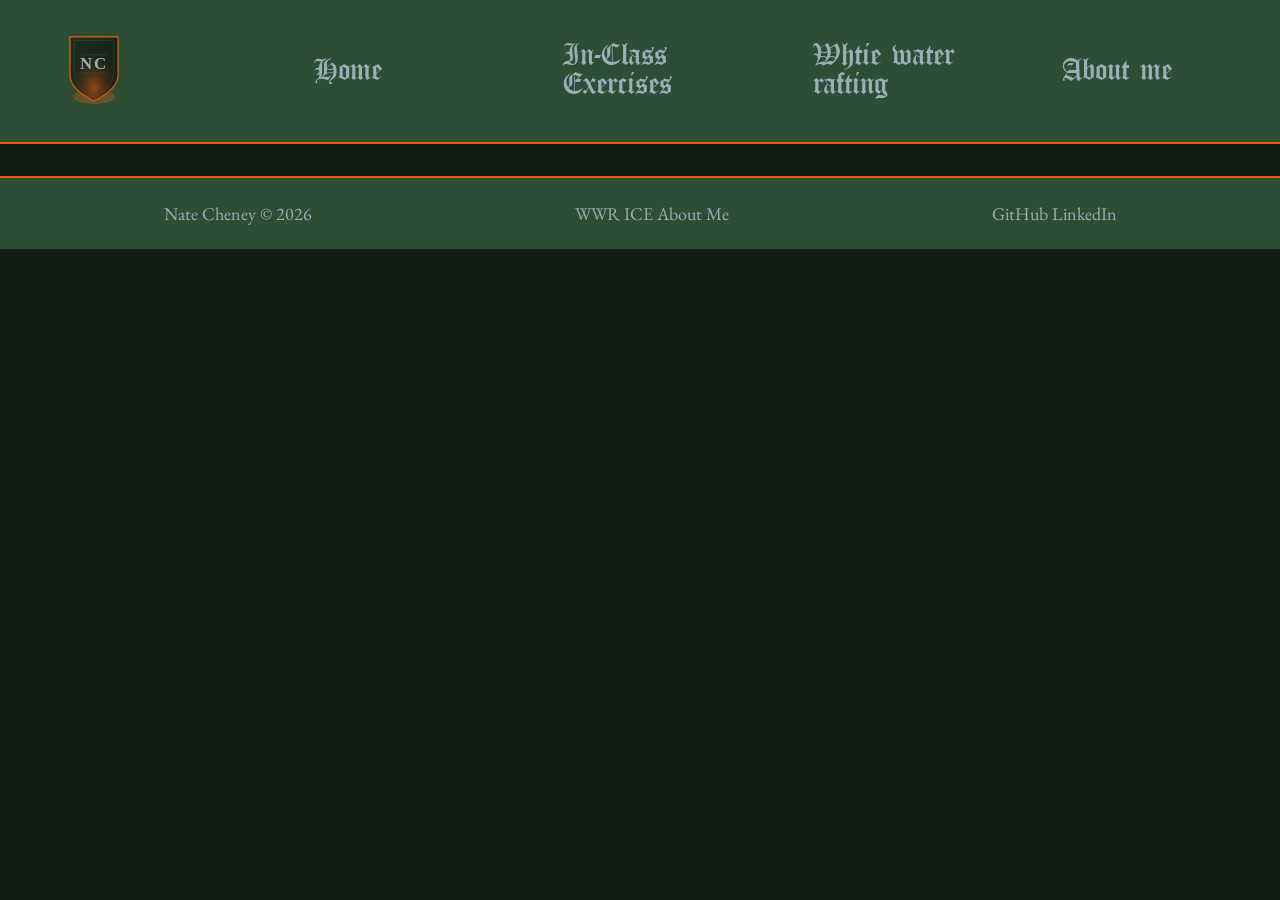
==== ice.html @ ce79ecd5 "Initial commit" ====
<!DOCTYPE html>
<html lang="en">
    <head>
        <meta charset="UTF-8">
        <meta name="viewport" content="width=device-width, initial-scale=1.0">
        <title>Nate Cheney | WDD 130 Portal</title>
        <link rel="stylesheet" href="styles/portal.css">
    </head>
<body>
    <div id="content">
        <header>
            <nav id="main-nav">
                <a href="index.html" id="logolink">
                <img src="Images\nc_logo.svg" alt="NC Logo" class="logo">
            </a>
                <a href="index.html">Home</a>
                <a href="in_class_exercises\basics.html">In-Class Exercises</a>
                <a href="White_water_raffting\landing.html">Whtie water rafting</a>
                <a href="about.html">About me</a>
            </nav>
        </header>
        <main>
           
        </main>
        <footer>
            <p>Nate Cheney &copy; 2026</p>
            <nav>
                <a href="wwr.html">WWR</a>
                <a href="ice.html">ICE</a>
                <a href="about.html">About Me</a>
            </nav>
            <div class="social">
                <a href="https://github.com" target="_blank">GitHub</a>
                <a href="https://linkedin.com" target="_blank">LinkedIn</a>
            </div>
        </footer>
    </div>
</body>
</html>
---- styles/portal.css ----
@import url('https://fonts.googleapis.com/css2?family=EB+Garamond:ital,wght@0,400;0,500;1,400&display=swap');

@font-face {
    font-family: 'Canterbury';
    src: url('../fonts/Canterbury.ttf') format('truetype');
}

@font-face {
    font-family: 'OldEnglishFive';
    src: url('../fonts/OldEnglishFive.ttf') format('truetype');
}

@font-face {
    font-family: 'CeltiCons';
    src: url('../fonts/CeltiCons.ttf') format('truetype');
}

:root {
    --cave-night:  #141c16;
    --deep-moss:   #2e4d35;
    --deep-water:  #1a4d7a;
    --wet-stone:   #9ab0b8;
    --forge-glow:  #e86010;
}

* {
    margin: 0;
    padding: 0;
    box-sizing: border-box;
}

body {
    background-color: var(--cave-night);
    color: var(--wet-stone);
    font-family: 'EB Garamond', serif;
    font-size: 18px;
    display: grid;
    grid-template-rows: auto 1fr auto;
}

h1 {
    font-family: 'Canterbury', serif;
    color: var(--forge-glow);
}

h2, h3 {
    font-family: 'OldEnglishFive', serif;
    color: var(--wet-stone);
}

header {
    background-color: var(--deep-moss);
    justify-content: space-between;
    align-items: center;
    padding: 1rem 2rem;
    border-bottom: 2px solid var(--forge-glow);
    grid-row: 1;
    grid-column: 1;
    z-index: 10;
    position: relative;
}

.logo {
    width: 60px;

}

#main-nav {
    display: grid;
    grid-template-columns: repeat(5, 1fr);
    gap: 2rem;
    align-items: center;
    background-color: var(--deep-moss);
}

#main-nav a {
    color: var(--wet-stone);
    text-decoration: none;
    padding: 1rem 2rem;
    font-family: 'Canterbury', serif;
    font-size: 2rem;
}

#main-nav a:hover {
    color: var(--forge-glow);
    background-color: var(--cave-night);
}

#projects {
    display: grid;
    grid-template-columns: 1fr 1fr 1fr;
    gap: 1.5rem;
    padding: 2rem;
}

.card {
    background-color: var(--deep-moss);
    border-radius: 8px;
    padding: 1rem;
    border: 1px solid var(--deep-water);
}

.card img {
    width: 100%;
    object-fit: cover;
    border-radius: 6px 6px 0 0;
}

.card h2 {
    margin-top: 0.75rem;
    font-size: 1rem;
}

.card p {
    margin: 0.5rem 0;
    font-size: 0.9rem;
}

.card a {
    color: var(--forge-glow);
    text-decoration: none;
}

.card a:hover {
    text-decoration: underline;
}

#hero {
    position: relative;
    text-align: center;
    grid-row: 1;
    grid-column: 1;
    z-index: 1;
}

#hero-img {
    width: 100%;
    display: block;
    margin-top: -200px;
}

#hero-msg {
    position: absolute;
    bottom: 2rem;
    left: 50%;
    transform: translateX(-50%);
    width: 100%;
}

#hero h1 {
    font-size: 8rem;
    margin-bottom: 1rem;
}

#hero p {
    margin-bottom: 4rem;
    color: var(--wet-stone);
}

.btn {
    background-color: var(--forge-glow);
    color: white;
    padding: 0.75rem 2rem;
    text-decoration: none;
    border-radius: 4px;
}

.btn:hover {
    background-color: var(--deep-water);
}

footer {
    background-color: var(--deep-moss);
    display: flex;
    justify-content: space-around;
    align-items: center;
    padding: 1.5rem 2rem;
    margin-top: 2rem;
    border-top: 2px solid var(--forge-glow);
}

footer a {
    color: var(--wet-stone);
    text-decoration: none;
}

footer a:hover {
    color: var(--forge-glow);
}
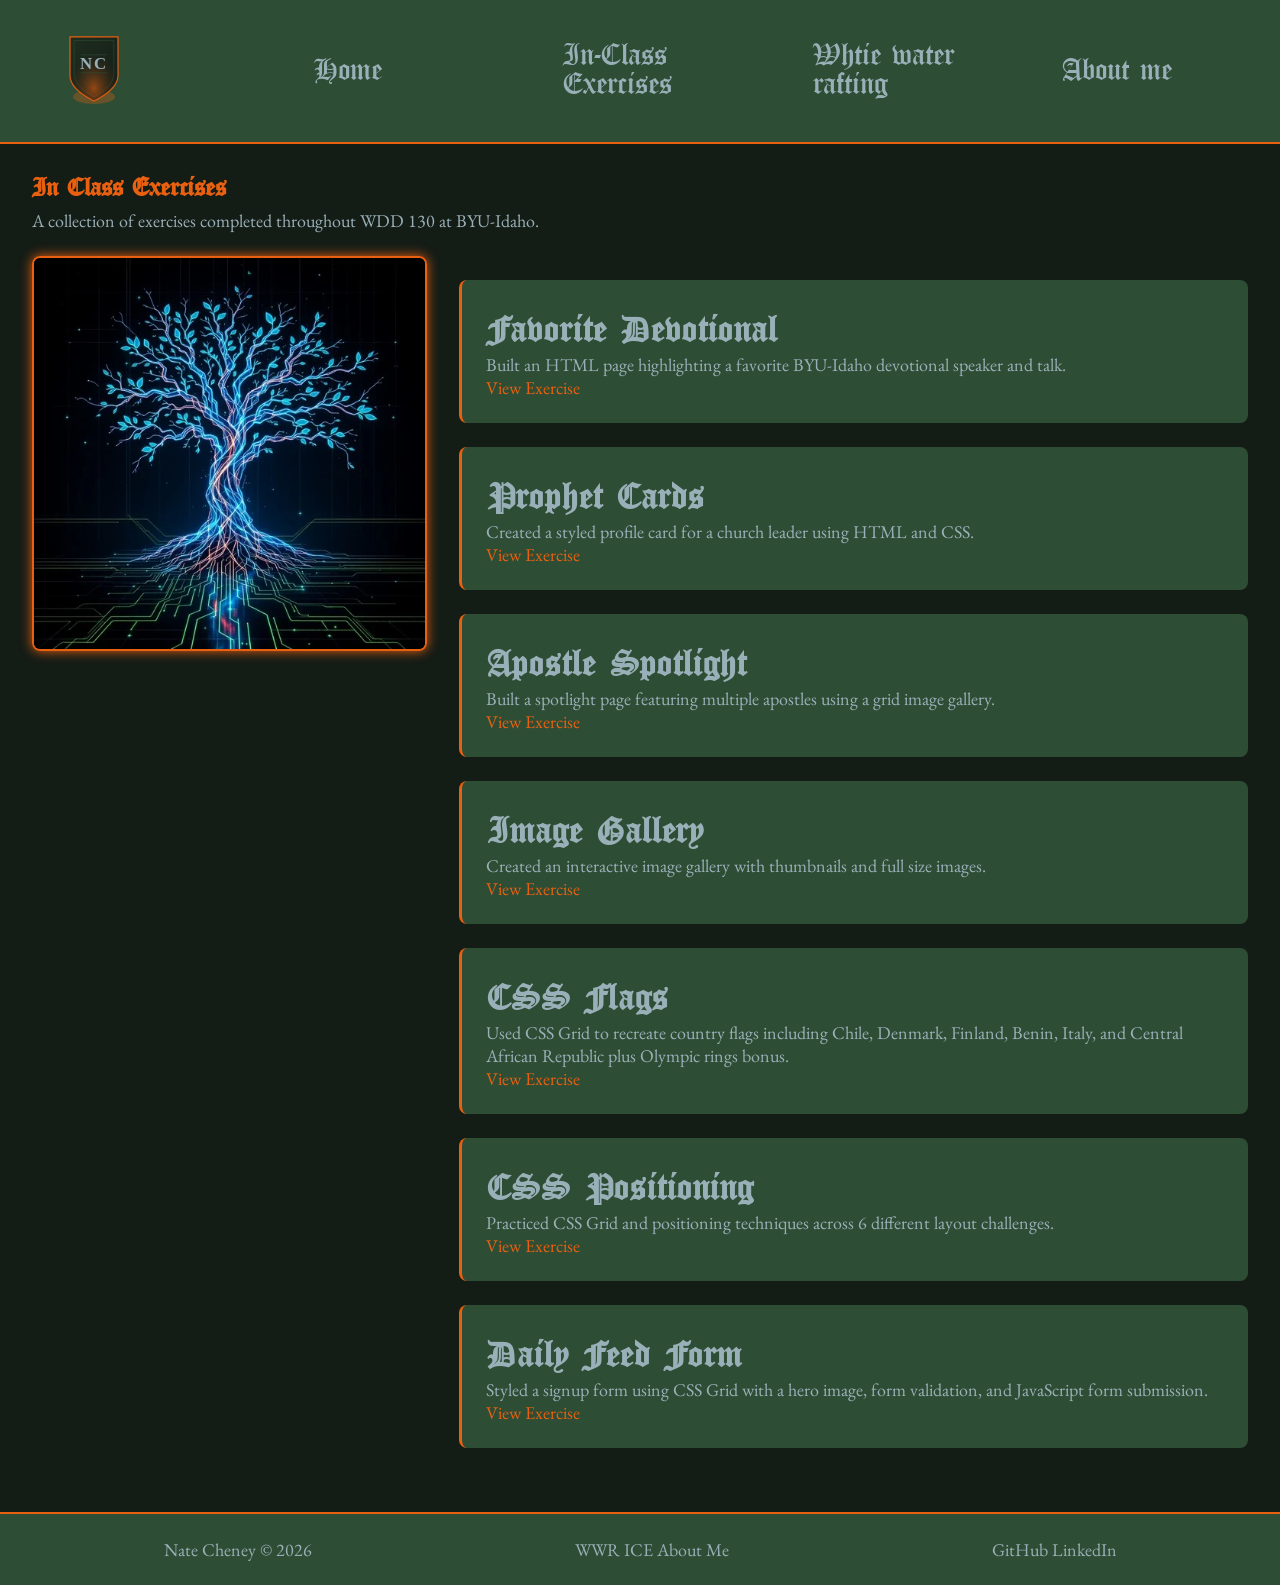
==== commit ec96d812: "portal page finnished" ====
--- a/ice.html
+++ b/ice.html
@@ -20,7 +20,49 @@
             </nav>
         </header>
         <main>
-           
+            <section id="ice-content">
+                <h1>In Class Exercises</h1>
+                <p>A collection of exercises completed throughout WDD 130 at BYU-Idaho.</p>
+                <div id="ice-grid">
+                    <img src="Images/digital-tree-network-stockcake.webp" alt="Language Forge Tech Tree" id="ice-hero-img">
+                <ul>
+                    <li>
+                        <h2>Favorite Devotional</h2>
+                        <p>Built an HTML page highlighting a favorite BYU-Idaho devotional speaker and talk.</p>
+                        <a href="in_class_exercises/favorite_devo/favdevo.html" target="_blank">View Exercise</a>
+                    </li>
+                    <li>
+                        <h2>Prophet Cards</h2>
+                        <p>Created a styled profile card for a church leader using HTML and CSS.</p>
+                        <a href="in_class_exercises/prophet_cards/prophet_cards/oaks.html" target="_blank">View Exercise</a>
+                    </li>
+                    <li>
+                        <h2>Apostle Spotlight</h2>
+                        <p>Built a spotlight page featuring multiple apostles using a grid image gallery.</p>
+                        <a href="in_class_exercises/apostle_spotlight/apostle_spotlight/apostles.html" target="_blank">View Exercise</a>
+                    </li>
+                    <li>
+                        <h2>Image Gallery</h2>
+                        <p>Created an interactive image gallery with thumbnails and full size images.</p>
+                        <a href="in_class_exercises/gallery/gallery/gallery.html" target="_blank">View Exercise</a>
+                    </li>
+                    <li>
+                        <h2>CSS Flags</h2>
+                        <p>Used CSS Grid to recreate country flags including Chile, Denmark, Finland, Benin, Italy, and Central African Republic plus Olympic rings bonus.</p>
+                        <a href="in_class_exercises/grid_flags/grid_flags/flags.html" target="_blank">View Exercise</a>
+                    </li>
+                    <li>
+                        <h2>CSS Positioning</h2>
+                        <p>Practiced CSS Grid and positioning techniques across 6 different layout challenges.</p>
+                        <a href="in_class_exercises/positioning/positioning.html" target="_blank">View Exercise</a>
+                    </li>
+                    <li>
+                        <h2>Daily Feed Form</h2>
+                        <p>Styled a signup form using CSS Grid with a hero image, form validation, and JavaScript form submission.</p>
+                        <a href="in_class_exercises/signup/signup.html" target="_blank">View Exercise</a>
+                    </li>
+                </ul>
+            </section>
         </main>
         <footer>
             <p>Nate Cheney &copy; 2026</p>
--- a/styles/portal.css
+++ b/styles/portal.css
@@ -186,4 +186,158 @@
 
 footer a:hover {
     color: var(--forge-glow);
+}
+
+#about-hero {
+    position: relative;
+    text-align: center;
+}
+
+#about-hero-img {
+    width: 100%;
+    height: 300px;
+    object-fit: cover;
+}
+
+#about-hero-msg {
+    position: absolute;
+    bottom: 2rem;
+    left: 50%;
+    transform: translateX(-50%);
+    width: 100%;
+}
+
+#about-hero-msg h1 {
+    font-size: 3rem;
+    color: var(--forge-glow);
+    text-shadow: 2px 2px 8px black;
+}
+
+#about-hero-msg p {
+    color: white;
+    text-shadow: 1px 1px 4px black;
+}
+
+#about-content {
+    display: grid;
+    grid-template-columns: 1fr 2fr;
+    gap: 2rem;
+    padding: 2rem;
+}
+
+#profile-img {
+    width: 100%;
+    border-radius: 8px;
+    border: 2px solid var(--forge-glow);
+    box-shadow: 0 0 12px var(--forge-glow);
+}
+
+#about-text h2 {
+    margin-top: 1.5rem;
+    margin-bottom: 0.5rem;
+    color: var(--forge-glow);
+}
+
+#about-text p {
+    line-height: 1.7;
+    margin-bottom: 0.5rem;
+}
+
+#about-text ul {
+    list-style: none;
+    padding: 0;
+}
+
+#about-text ul li {
+    padding: 0.4rem 0;
+    border-bottom: 1px solid var(--deep-moss);
+    color: var(--wet-stone);
+}
+
+#about-text ul li::before {
+    content: "⚒ ";
+    color: var(--forge-glow);
+}
+
+#about-text form {
+    display: flex;
+    flex-direction: column;
+    gap: 0.75rem;
+    margin-top: 1rem;
+}
+
+#about-text input,
+#about-text textarea {
+    background: var(--deep-moss);
+    border: 1px solid var(--deep-water);
+    color: var(--wet-stone);
+    padding: 0.5rem;
+    border-radius: 4px;
+    font-family: 'EB Garamond', serif;
+}
+
+#about-text button {
+    background: var(--forge-glow);
+    color: white;
+    border: none;
+    padding: 0.75rem;
+    border-radius: 4px;
+    cursor: pointer;
+    font-family: 'Canterbury', serif;
+    font-size: 1rem;
+}
+
+#about-text button:hover {
+    background: var(--deep-water);
+}
+
+#ice-grid {
+    display: grid;
+    grid-template-columns: 1fr 2fr;
+    gap: 2rem;
+    margin-top: 1.5rem;
+    align-items: start;
+}
+
+#ice-hero-img {
+    width: 100%;
+    border-radius: 8px;
+    border: 2px solid var(--forge-glow);
+    box-shadow: 0 0 12px var(--forge-glow);
+    position: sticky;
+    top: 2rem;
+}
+
+#ice-content {
+    padding: 2rem;
+}
+
+#ice-content h1 {
+    color: var(--forge-glow);
+    margin-bottom: 0.5rem;
+}
+
+#ice-content ul {
+    list-style: none;
+    padding: 0;
+    display: flex;
+    flex-direction: column;
+    gap: 1.5rem;
+    margin-top: 1.5rem;
+}
+
+#ice-content li {
+    background: var(--deep-moss);
+    padding: 1.5rem;
+    border-radius: 8px;
+    border-left: 3px solid var(--forge-glow);
+}
+
+#ice-content li a {
+    color: var(--forge-glow);
+    text-decoration: none;
+}
+
+#ice-content li a:hover {
+    text-decoration: underline;
 }
